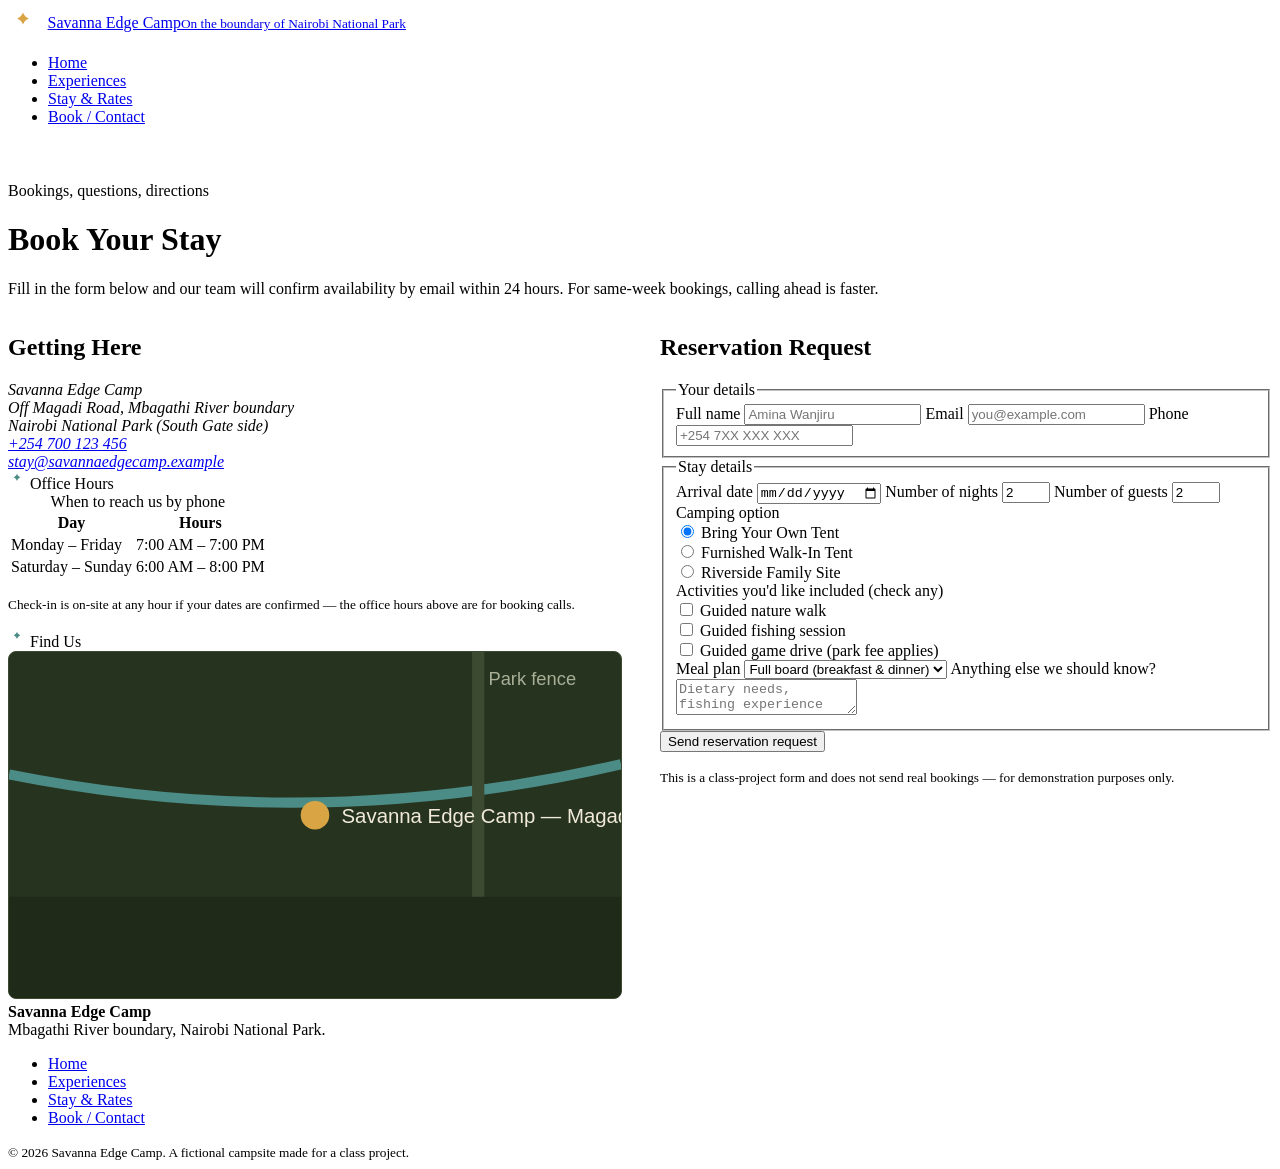
==== contact.html @ be5ec8a0 "Add contact form and camp information in contact.html This HTML file includes a contact form for boo" ====
<!DOCTYPE html>
<html lang="en">
<head>
<meta charset="UTF-8">
<meta name="viewport" content="width=device-width, initial-scale=1.0">
<title>Savanna Edge Camp — Book / Contact</title>
<meta name="description" content="Reserve your stay, ask a question, or find directions to Savanna Edge Camp.">
<link rel="stylesheet" href="style.css">
</head>
<body>

<header class="site-header">
  <div class="header-inner">
    <a class="brand" href="index.html" style="display:flex;align-items:center;gap:.6rem;">
      <svg width="30" height="30" viewBox="0 0 40 40" aria-hidden="true">
        <path d="M20 6c-2 6-8 8-8 8s6 2 8 8c2-6 8-8 8-8s-6-2-8-8Z" fill="#D9A544"/>
      </svg>
      <span>Savanna Edge Camp<small>On the boundary of Nairobi National Park</small></span>
    </a>
    <nav class="primary-nav" aria-label="Primary">
      <ul>
        <li><a href="index.html">Home</a></li>
        <li><a href="experiences.html">Experiences</a></li>
        <li><a href="stay.html">Stay &amp; Rates</a></li>
        <li><a href="contact.html" aria-current="page">Book / Contact</a></li>
      </ul>
    </nav>
  </div>
</header>

<main style="padding-top:2.5rem;">

  <span class="eyebrow">Bookings, questions, directions</span>
  <h1>Book Your Stay</h1>
  <p>Fill in the form below and our team will confirm availability by email within 24 hours. For same-week bookings, calling ahead is faster.</p>

  <div style="display:grid;grid-template-columns:1fr 1fr;gap:2.5rem;">
    <section>
      <h2>Getting Here</h2>
      <address>
        Savanna Edge Camp<br>
        Off Magadi Road, Mbagathi River boundary<br>
        Nairobi National Park (South Gate side)<br>
        <a href="tel:+254700123456">+254 700 123 456</a><br>
        <a href="mailto:stay@savannaedgecamp.example">stay@savannaedgecamp.example</a>
      </address>

      <div class="horizon-rule">
        <svg width="18" height="18" viewBox="0 0 40 40" aria-hidden="true"><path d="M20 6c-2 6-8 8-8 8s6 2 8 8c2-6 8-8 8-8s-6-2-8-8Z" fill="#4C8C86"/></svg>
        Office Hours
      </div>
      <table>
        <caption>When to reach us by phone</caption>
        <thead><tr><th scope="col">Day</th><th scope="col">Hours</th></tr></thead>
        <tbody>
          <tr><td>Monday – Friday</td><td>7:00 AM – 7:00 PM</td></tr>
          <tr><td>Saturday – Sunday</td><td>6:00 AM – 8:00 PM</td></tr>
        </tbody>
      </table>
      <p><small class="fine">Check-in is on-site at any hour if your dates are confirmed — the office hours above are for booking calls.</small></p>

      <div class="horizon-rule">
        <svg width="18" height="18" viewBox="0 0 40 40" aria-hidden="true"><path d="M20 6c-2 6-8 8-8 8s6 2 8 8c2-6 8-8 8-8s-6-2-8-8Z" fill="#4C8C86"/></svg>
        Find Us
      </div>
      <svg viewBox="0 0 300 170" width="100%" role="img" aria-labelledby="mapTitle" style="border:1px solid #3C4A31;border-radius:8px;background:#26331F;">
        <title id="mapTitle">Simplified map showing Savanna Edge Camp on the Mbagathi River boundary of Nairobi National Park, off Magadi Road</title>
        <path d="M0 60 Q150 90 300 55" stroke="#4C8C86" stroke-width="5" fill="none"/>
        <line x1="230" y1="0" x2="230" y2="170" stroke="#3C4A31" stroke-width="6"/>
        <rect x="0" y="120" width="300" height="50" fill="#1F2A19"/>
        <circle cx="150" cy="80" r="7" fill="#D9A544"/>
        <text x="163" y="84" fill="#F1EAD9" font-size="10" font-family="sans-serif">Savanna Edge Camp — Magadi Rd</text>
        <text x="235" y="16" fill="#A9AF97" font-size="9" font-family="sans-serif">Park fence</text>
      </svg>
    </section>

    <section>
      <h2>Reservation Request</h2>
      <form action="#" method="post">
        <fieldset>
          <legend>Your details</legend>

          <label for="name">Full name</label>
          <input type="text" id="name" name="name" placeholder="Amina Wanjiru" required>

          <label for="email">Email</label>
          <input type="email" id="email" name="email" placeholder="you@example.com" required>

          <label for="phone">Phone</label>
          <input type="tel" id="phone" name="phone" placeholder="+254 7XX XXX XXX" required>
        </fieldset>

        <fieldset>
          <legend>Stay details</legend>

          <label for="arrive">Arrival date</label>
          <input type="date" id="arrive" name="arrive" required>

          <label for="nights">Number of nights</label>
          <input type="number" id="nights" name="nights" min="1" max="14" value="2" required>

          <label for="guests">Number of guests</label>
          <input type="number" id="guests" name="guests" min="1" max="20" value="2" required>

          <label>Camping option</label>
          <div class="radio-row">
            <input type="radio" id="opt-byo" name="camp-option" value="byo-tent" checked>
            <label for="opt-byo" style="display:inline;margin:0;">Bring Your Own Tent</label>
          </div>
          <div class="radio-row">
            <input type="radio" id="opt-furnished" name="camp-option" value="furnished-tent">
            <label for="opt-furnished" style="display:inline;margin:0;">Furnished Walk-In Tent</label>
          </div>
          <div class="radio-row">
            <input type="radio" id="opt-family" name="camp-option" value="family-site">
            <label for="opt-family" style="display:inline;margin:0;">Riverside Family Site</label>
          </div>

          <label>Activities you'd like included (check any)</label>
          <div class="checkbox-row">
            <input type="checkbox" id="act-walk" name="activities" value="nature-walk">
            <label for="act-walk" style="display:inline;margin:0;">Guided nature walk</label>
          </div>
          <div class="checkbox-row">
            <input type="checkbox" id="act-fish" name="activities" value="fishing">
            <label for="act-fish" style="display:inline;margin:0;">Guided fishing session</label>
          </div>
          <div class="checkbox-row">
            <input type="checkbox" id="act-drive" name="activities" value="game-drive">
            <label for="act-drive" style="display:inline;margin:0;">Guided game drive (park fee applies)</label>
          </div>

          <label for="meals">Meal plan</label>
          <select id="meals" name="meals">
            <option value="none">No meals — self-catering</option>
            <option value="breakfast">Breakfast only</option>
            <option value="full-board" selected>Full board (breakfast &amp; dinner)</option>
          </select>

          <label for="notes">Anything else we should know?</label>
          <textarea id="notes" name="notes" placeholder="Dietary needs, fishing experience level, first-time camper, etc."></textarea>
        </fieldset>

        <button type="submit">Send reservation request</button>
      </form>
      <p><small class="fine">This is a class-project form and does not send real bookings — for demonstration purposes only.</small></p>
    </section>
  </div>

</main>

<footer class="site-footer">
  <div class="footer-inner">
    <div>
      <strong style="color:var(--cream);">Savanna Edge Camp</strong><br>
      Mbagathi River boundary, Nairobi National Park.
    </div>
    <nav aria-label="Footer">
      <ul>
        <li><a href="index.html">Home</a></li>
        <li><a href="experiences.html">Experiences</a></li>
        <li><a href="stay.html">Stay &amp; Rates</a></li>
        <li><a href="contact.html">Book / Contact</a></li>
      </ul>
    </nav>
    <small class="fine">&copy; 2026 Savanna Edge Camp. A fictional campsite made for a class project.</small>
  </div>
</footer>

</body>
</html>
---- style.css ----
<!DOCTYPE html>
<html lang="en">
<head>
<meta charset="UTF-8">
<meta name="viewport" content="width=device-width, initial-scale=1.0">
<title>Savanna Edge Camp — Stay &amp; Rates</title>
<meta name="description" content="Camping options and rates at Savanna Edge Camp, on the boundary of Nairobi National Park.">
<link rel="stylesheet" href="style.css">
</head>
<body>

<header class="site-header">
  <div class="header-inner">
    <a class="brand" href="index.html" style="display:flex;align-items:center;gap:.6rem;">
      <svg width="30" height="30" viewBox="0 0 40 40" aria-hidden="true">
        <path d="M20 6c-2 6-8 8-8 8s6 2 8 8c2-6 8-8 8-8s-6-2-8-8Z" fill="#D9A544"/>
      </svg>
      <span>Savanna Edge Camp<small>On the boundary of Nairobi National Park</small></span>
    </a>
    <nav class="primary-nav" aria-label="Primary">
      <ul>
        <li><a href="index.html">Home</a></li>
        <li><a href="experiences.html">Experiences</a></li>
        <li><a href="stay.html" aria-current="page">Stay &amp; Rates</a></li>
        <li><a href="contact.html">Book / Contact</a></li>
      </ul>
    </nav>
  </div>
</header>

<main style="padding-top:2.5rem;">

  <span class="eyebrow">Priced per person, per night</span>
  <h1>Stay &amp; Rates</h1>
  <p>All camping rates include use of the viewing deck, firewood, drinking water, and one guided nature walk per stay. Guided fishing and game drives are add-ons, priced below.</p>

  <div class="horizon-rule">
    <svg width="18" height="18" viewBox="0 0 40 40" aria-hidden="true"><path d="M20 6c-2 6-8 8-8 8s6 2 8 8c2-6 8-8 8-8s-6-2-8-8Z" fill="#4C8C86"/></svg>
    Camping Options
  </div>

  <table>
    <caption>Nightly rates (KES, per person)</caption>
    <thead>
      <tr><th scope="col">Option</th><th scope="col">Sleeps</th><th scope="col">Includes</th><th scope="col">Rate</th></tr>
    </thead>
    <tbody>
      <tr><td>Bring Your Own Tent</td><td>Your own</td><td>Pitch, shared ablutions, fire pit</td><td>KES 1,500</td></tr>
      <tr><td>Furnished Walk-In Tent</td><td>2</td><td>Real bed, solar light, private veranda</td><td>KES 6,500</td></tr>
      <tr><td>Riverside Family Site</td><td>Up to 6</td><td>Two-tent pitch, closest to the dam</td><td>KES 4,000</td></tr>
    </tbody>
  </table>

  <div class="horizon-rule">
    <svg width="18" height="18" viewBox="0 0 40 40" aria-hidden="true"><path d="M20 6c-2 6-8 8-8 8s6 2 8 8c2-6 8-8 8-8s-6-2-8-8Z" fill="#4C8C86"/></svg>
    Activity Add-Ons
  </div>

  <table>
    <caption>Per-person pricing</caption>
    <thead>
      <tr><th scope="col">Activity</th><th scope="col">Duration</th><th scope="col">Price</th></tr>
    </thead>
    <tbody>
      <tr><td>Guided Nature Walk (extra)</td><td>1.5–2 hrs</td><td>KES 800</td></tr>
      <tr><td>Guided Fishing Session</td><td>2.5 hrs</td><td>KES 1,200</td></tr>
      <tr><td>Guided Game Drive <mark>+ Park Fee</mark></td><td>Half day</td><td>KES 3,500</td></tr>
      <tr><td>Sundowner Walk with snacks</td><td>2 hrs</td><td>KES 1,500</td></tr>
    </tbody>
  </table>
  <p><small class="fine">Kenya Wildlife Service park entry fees are charged separately at current KWS rates and vary by residency status.</small></p>

  <div class="horizon-rule">
    <svg width="18" height="18" viewBox="0 0 40 40" aria-hidden="true"><path d="M20 6c-2 6-8 8-8 8s6 2 8 8c2-6 8-8 8-8s-6-2-8-8Z" fill="#4C8C86"/></svg>
    Weekend Packages
  </div>

  <div class="card-grid" style="grid-template-columns:repeat(3,1fr);">
    <article class="card">
      <h3>Two-Night Explorer</h3>
      <p>Furnished tent, two nights, one nature walk and one fishing session included.</p>
      <p><strong style="color:var(--gold);">From KES 15,000</strong> per person</p>
    </article>
    <article class="card">
      <h3>Family Weekend</h3>
      <p>Riverside Family Site, two nights, one nature walk per adult, kids under 12 stay free.</p>
      <p><strong style="color:var(--gold);">From KES 9,500</strong> per person</p>
    </article>
    <article class="card">
      <h3>Angler's Overnight</h3>
      <p>BYO tent, one night, two fishing sessions (dawn and evening) with a guide.</p>
      <p><strong style="color:var(--gold);">From KES 4,200</strong> per person</p>
    </article>
  </div>

  <hr class="thin">

  <section>
    <h2>Booking progress this month</h2>
    <p>Weekends fill up fastest, especially the Family Weekend package.</p>
    <label for="fill">Weekend availability remaining</label>
    <progress id="fill" value="30" max="100" style="max-width:400px;"></progress>
    <p><small class="fine">30% of weekend sites remain for the upcoming month — figures are illustrative for this class project.</small></p>
  </section>

  <details>
    <summary>What's <em>not</em> included in the nightly rate?</summary>
    <p style="margin-top:.6rem;">Meals, park entry fees for game drives, transport to camp, and fishing tackle rental beyond what your guide provides. A simple breakfast and dinner can be added at KES 1,800 per person, per day.</p>
  </details>

  <p style="margin-top:1.5rem;">
    <a class="btn" href="contact.html">Book your dates &rarr;</a>
  </p>

</main>

<footer class="site-footer">
  <div class="footer-inner">
    <div>
      <strong style="color:var(--cream);">Savanna Edge Camp</strong><br>
      Mbagathi River boundary, Nairobi National Park.
    </div>
    <nav aria-label="Footer">
      <ul>
        <li><a href="index.html">Home</a></li>
        <li><a href="experiences.html">Experiences</a></li>
        <li><a href="stay.html">Stay &amp; Rates</a></li>
        <li><a href="contact.html">Book / Contact</a></li>
      </ul>
    </nav>
    <small class="fine">&copy; 2026 Savanna Edge Camp. A fictional campsite made for a class project.</small>
  </div>
</footer>

</body>
</html>
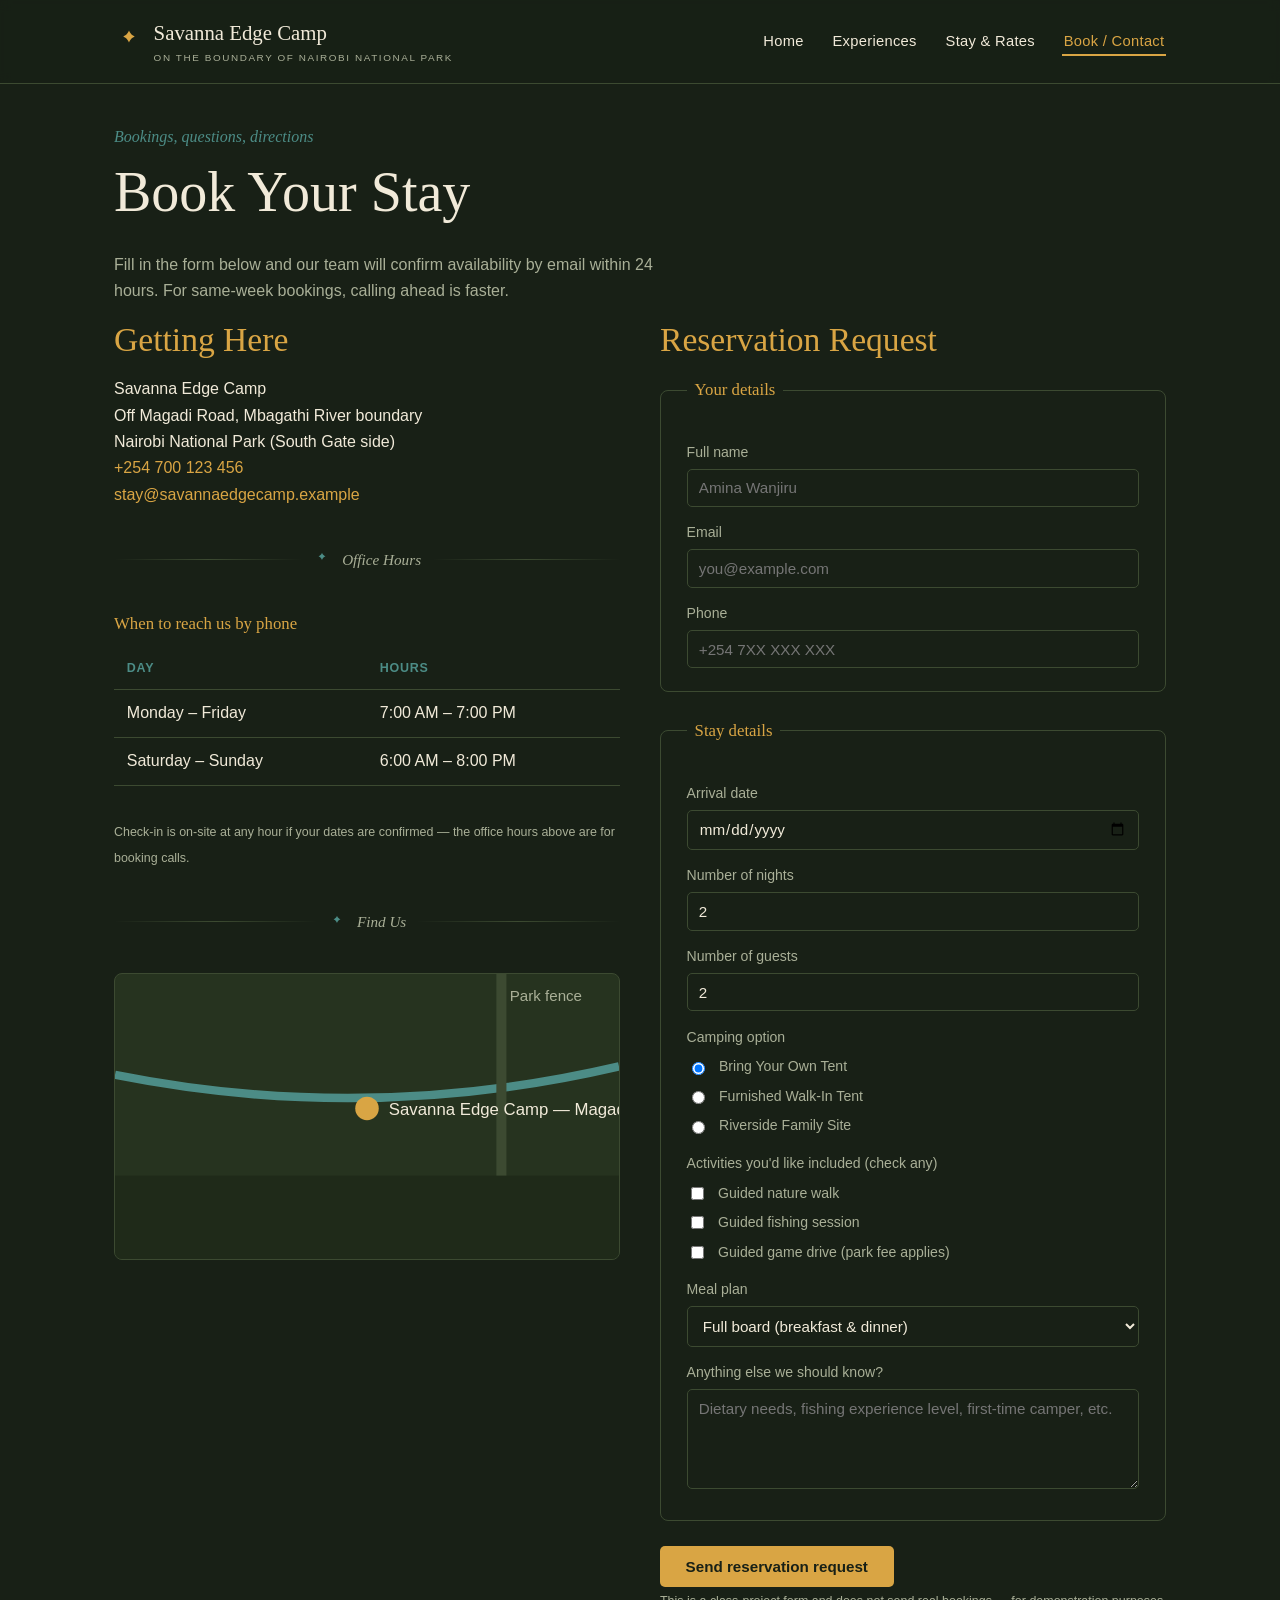
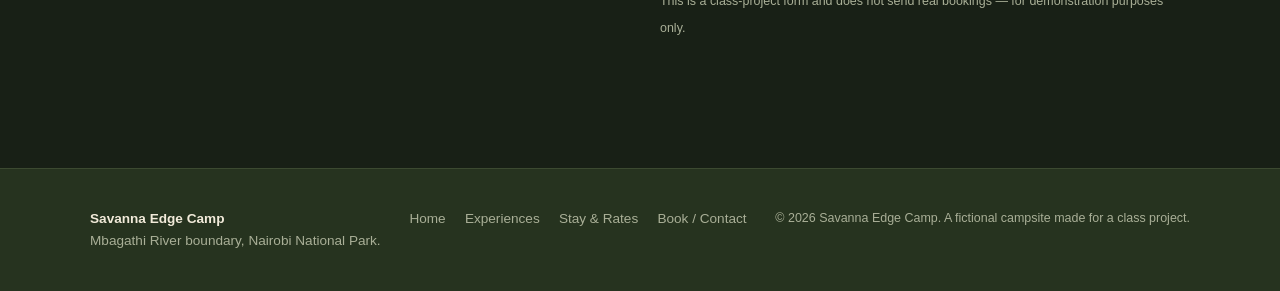
==== commit 5202ef97: "Enhance reservation form with error/success messages Added error and success message divs to the res" ====
--- a/contact.html
+++ b/contact.html
@@ -6,6 +6,7 @@
 <title>Savanna Edge Camp — Book / Contact</title>
 <meta name="description" content="Reserve your stay, ask a question, or find directions to Savanna Edge Camp.">
 <link rel="stylesheet" href="style.css">
+<script src="script.js" defer></script>
 </head>
 <body>
 
@@ -76,7 +77,11 @@
 
     <section>
       <h2>Reservation Request</h2>
-      <form action="#" method="post">
+
+      <div id="form-errors" role="alert" hidden></div>
+      <div id="form-success" role="status" hidden></div>
+
+      <form action="#" method="post" id="reservation-form" novalidate>
         <fieldset>
           <legend>Your details</legend>
 
--- a/style.css
+++ b/style.css
@@ -1,136 +1,466 @@
-<!DOCTYPE html>
-<html lang="en">
-<head>
-<meta charset="UTF-8">
-<meta name="viewport" content="width=device-width, initial-scale=1.0">
-<title>Savanna Edge Camp — Stay &amp; Rates</title>
-<meta name="description" content="Camping options and rates at Savanna Edge Camp, on the boundary of Nairobi National Park.">
-<link rel="stylesheet" href="style.css">
-</head>
-<body>
-
-<header class="site-header">
-  <div class="header-inner">
-    <a class="brand" href="index.html" style="display:flex;align-items:center;gap:.6rem;">
-      <svg width="30" height="30" viewBox="0 0 40 40" aria-hidden="true">
-        <path d="M20 6c-2 6-8 8-8 8s6 2 8 8c2-6 8-8 8-8s-6-2-8-8Z" fill="#D9A544"/>
-      </svg>
-      <span>Savanna Edge Camp<small>On the boundary of Nairobi National Park</small></span>
-    </a>
-    <nav class="primary-nav" aria-label="Primary">
-      <ul>
-        <li><a href="index.html">Home</a></li>
-        <li><a href="experiences.html">Experiences</a></li>
-        <li><a href="stay.html" aria-current="page">Stay &amp; Rates</a></li>
-        <li><a href="contact.html">Book / Contact</a></li>
-      </ul>
-    </nav>
-  </div>
-</header>
-
-<main style="padding-top:2.5rem;">
-
-  <span class="eyebrow">Priced per person, per night</span>
-  <h1>Stay &amp; Rates</h1>
-  <p>All camping rates include use of the viewing deck, firewood, drinking water, and one guided nature walk per stay. Guided fishing and game drives are add-ons, priced below.</p>
-
-  <div class="horizon-rule">
-    <svg width="18" height="18" viewBox="0 0 40 40" aria-hidden="true"><path d="M20 6c-2 6-8 8-8 8s6 2 8 8c2-6 8-8 8-8s-6-2-8-8Z" fill="#4C8C86"/></svg>
-    Camping Options
-  </div>
-
-  <table>
-    <caption>Nightly rates (KES, per person)</caption>
-    <thead>
-      <tr><th scope="col">Option</th><th scope="col">Sleeps</th><th scope="col">Includes</th><th scope="col">Rate</th></tr>
-    </thead>
-    <tbody>
-      <tr><td>Bring Your Own Tent</td><td>Your own</td><td>Pitch, shared ablutions, fire pit</td><td>KES 1,500</td></tr>
-      <tr><td>Furnished Walk-In Tent</td><td>2</td><td>Real bed, solar light, private veranda</td><td>KES 6,500</td></tr>
-      <tr><td>Riverside Family Site</td><td>Up to 6</td><td>Two-tent pitch, closest to the dam</td><td>KES 4,000</td></tr>
-    </tbody>
-  </table>
-
-  <div class="horizon-rule">
-    <svg width="18" height="18" viewBox="0 0 40 40" aria-hidden="true"><path d="M20 6c-2 6-8 8-8 8s6 2 8 8c2-6 8-8 8-8s-6-2-8-8Z" fill="#4C8C86"/></svg>
-    Activity Add-Ons
-  </div>
-
-  <table>
-    <caption>Per-person pricing</caption>
-    <thead>
-      <tr><th scope="col">Activity</th><th scope="col">Duration</th><th scope="col">Price</th></tr>
-    </thead>
-    <tbody>
-      <tr><td>Guided Nature Walk (extra)</td><td>1.5–2 hrs</td><td>KES 800</td></tr>
-      <tr><td>Guided Fishing Session</td><td>2.5 hrs</td><td>KES 1,200</td></tr>
-      <tr><td>Guided Game Drive <mark>+ Park Fee</mark></td><td>Half day</td><td>KES 3,500</td></tr>
-      <tr><td>Sundowner Walk with snacks</td><td>2 hrs</td><td>KES 1,500</td></tr>
-    </tbody>
-  </table>
-  <p><small class="fine">Kenya Wildlife Service park entry fees are charged separately at current KWS rates and vary by residency status.</small></p>
-
-  <div class="horizon-rule">
-    <svg width="18" height="18" viewBox="0 0 40 40" aria-hidden="true"><path d="M20 6c-2 6-8 8-8 8s6 2 8 8c2-6 8-8 8-8s-6-2-8-8Z" fill="#4C8C86"/></svg>
-    Weekend Packages
-  </div>
-
-  <div class="card-grid" style="grid-template-columns:repeat(3,1fr);">
-    <article class="card">
-      <h3>Two-Night Explorer</h3>
-      <p>Furnished tent, two nights, one nature walk and one fishing session included.</p>
-      <p><strong style="color:var(--gold);">From KES 15,000</strong> per person</p>
-    </article>
-    <article class="card">
-      <h3>Family Weekend</h3>
-      <p>Riverside Family Site, two nights, one nature walk per adult, kids under 12 stay free.</p>
-      <p><strong style="color:var(--gold);">From KES 9,500</strong> per person</p>
-    </article>
-    <article class="card">
-      <h3>Angler's Overnight</h3>
-      <p>BYO tent, one night, two fishing sessions (dawn and evening) with a guide.</p>
-      <p><strong style="color:var(--gold);">From KES 4,200</strong> per person</p>
-    </article>
-  </div>
-
-  <hr class="thin">
-
-  <section>
-    <h2>Booking progress this month</h2>
-    <p>Weekends fill up fastest, especially the Family Weekend package.</p>
-    <label for="fill">Weekend availability remaining</label>
-    <progress id="fill" value="30" max="100" style="max-width:400px;"></progress>
-    <p><small class="fine">30% of weekend sites remain for the upcoming month — figures are illustrative for this class project.</small></p>
-  </section>
-
-  <details>
-    <summary>What's <em>not</em> included in the nightly rate?</summary>
-    <p style="margin-top:.6rem;">Meals, park entry fees for game drives, transport to camp, and fishing tackle rental beyond what your guide provides. A simple breakfast and dinner can be added at KES 1,800 per person, per day.</p>
-  </details>
-
-  <p style="margin-top:1.5rem;">
-    <a class="btn" href="contact.html">Book your dates &rarr;</a>
-  </p>
-
-</main>
-
-<footer class="site-footer">
-  <div class="footer-inner">
-    <div>
-      <strong style="color:var(--cream);">Savanna Edge Camp</strong><br>
-      Mbagathi River boundary, Nairobi National Park.
-    </div>
-    <nav aria-label="Footer">
-      <ul>
-        <li><a href="index.html">Home</a></li>
-        <li><a href="experiences.html">Experiences</a></li>
-        <li><a href="stay.html">Stay &amp; Rates</a></li>
-        <li><a href="contact.html">Book / Contact</a></li>
-      </ul>
-    </nav>
-    <small class="fine">&copy; 2026 Savanna Edge Camp. A fictional campsite made for a class project.</small>
-  </div>
-</footer>
-
-</body>
-</html>
+@import url('https://fonts.googleapis.com/css2?family=DM+Serif+Display:ital@0;1&family=Karla:wght@400;500;700&display=swap');
+
+:root {
+  --night: #182016;
+  --olive: #26331F;
+  --olive-light: #2E3F2733;
+  --gold: #D9A544;
+  --gold-soft: #D9A54430;
+  --teal: #4C8C86;
+  --cream: #F1EAD9;
+  --sage: #A9AF97;
+  --rule: 1px solid #3C4A31;
+}
+
+* {
+  box-sizing: border-box;
+}
+
+body {
+  margin: 0;
+  background: var(--night);
+  color: var(--cream);
+  font-family: 'Karla', sans-serif;
+  line-height: 1.65;
+}
+
+h1, h2, h3, h4 {
+  font-family: 'DM Serif Display', serif;
+  font-weight: 400;
+  line-height: 1.15;
+  margin: 0 0 .5em 0;
+  color: var(--cream);
+}
+
+h1 {
+  font-size: clamp(2.2rem, 5vw, 3.5rem);
+}
+
+h2 {
+  font-size: clamp(1.5rem, 3vw, 2.1rem);
+  color: var(--gold);
+}
+
+h3 {
+  font-size: 1.2rem;
+  color: var(--cream);
+}
+
+p {
+  margin: 0 0 1em 0;
+  color: var(--sage);
+  max-width: 64ch;
+}
+
+a {
+  color: var(--gold);
+  text-decoration: none;
+}
+
+a:hover,
+a:focus-visible {
+  text-decoration: underline;
+}
+
+a:focus-visible,
+button:focus-visible,
+input:focus-visible,
+select:focus-visible,
+textarea:focus-visible {
+  outline: 2px solid var(--teal);
+  outline-offset: 3px;
+}
+
+/* ---------- skyline/acacia divider ---------- */
+
+.horizon-rule {
+  display: flex;
+  align-items: center;
+  gap: .7rem;
+  margin: 2.4rem 0;
+  color: var(--sage);
+  font-family: 'DM Serif Display', serif;
+  font-style: italic;
+  font-size: .95rem;
+}
+
+.horizon-rule::before,
+.horizon-rule::after {
+  content: "";
+  height: 1px;
+  flex: 1;
+  background: linear-gradient(90deg, transparent, #3C4A31, transparent);
+}
+
+.horizon-rule svg {
+  flex-shrink: 0;
+}
+
+/* ---------- header / nav ---------- */
+
+header.site-header {
+  position: sticky;
+  top: 0;
+  z-index: 10;
+  background: rgba(24, 32, 22, .94);
+  backdrop-filter: blur(6px);
+  border-bottom: var(--rule);
+}
+
+.header-inner {
+  max-width: 1100px;
+  margin: 0 auto;
+  display: flex;
+  align-items: center;
+  justify-content: space-between;
+  padding: 1rem 1.5rem;
+}
+
+.brand {
+  display: flex;
+  align-items: center;
+  gap: .6rem;
+  font-family: 'DM Serif Display', serif;
+  font-size: 1.3rem;
+  color: var(--cream);
+}
+
+.brand small {
+  display: block;
+  font-family: 'Karla', sans-serif;
+  font-weight: 400;
+  font-size: .62rem;
+  letter-spacing: .16em;
+  text-transform: uppercase;
+  color: var(--sage);
+}
+
+nav.primary-nav ul {
+  list-style: none;
+  display: flex;
+  gap: 1.6rem;
+  margin: 0;
+  padding: 0;
+}
+
+nav.primary-nav a {
+  color: var(--cream);
+  font-size: .92rem;
+  letter-spacing: .02em;
+  padding: .3rem .1rem;
+  border-bottom: 2px solid transparent;
+}
+
+nav.primary-nav a:hover,
+nav.primary-nav a[aria-current="page"] {
+  color: var(--gold);
+  border-bottom-color: var(--gold);
+  text-decoration: none;
+}
+
+/* ---------- layout helpers ---------- */
+
+main {
+  max-width: 1100px;
+  margin: 0 auto;
+  padding: 0 1.5rem 4rem;
+}
+
+.hero {
+  padding: 4rem 1.5rem 0;
+  border-bottom: var(--rule);
+  background: radial-gradient(
+    ellipse at top left,
+    var(--gold-soft),
+    transparent 60%
+  );
+}
+
+.hero-inner {
+  max-width: 1100px;
+  margin: 0 auto;
+  display: grid;
+  grid-template-columns: 1.2fr .8fr;
+  gap: 2.5rem;
+  align-items: center;
+  padding-bottom: 0;
+}
+
+@media (max-width: 760px) {
+  .hero-inner {
+    grid-template-columns: 1fr;
+  }
+}
+
+.eyebrow {
+  font-family: 'DM Serif Display', serif;
+  font-style: italic;
+  color: var(--teal);
+  font-size: 1rem;
+  margin-bottom: .6rem;
+  display: block;
+}
+
+.card-grid {
+  display: grid;
+  grid-template-columns: repeat(4, 1fr);
+  gap: 1.2rem;
+}
+
+@media (max-width: 900px) {
+  .card-grid {
+    grid-template-columns: repeat(2, 1fr);
+  }
+}
+
+@media (max-width: 560px) {
+  .card-grid {
+    grid-template-columns: 1fr;
+  }
+}
+
+article.card {
+  background: var(--olive);
+  border: var(--rule);
+  border-radius: 6px;
+  padding: 1.3rem;
+}
+
+article.card h3 {
+  color: var(--gold);
+  margin-bottom: .4rem;
+}
+
+aside.panel {
+  background: var(--olive);
+  border-left: 3px solid var(--teal);
+  padding: 1.2rem 1.4rem;
+  border-radius: 4px;
+}
+
+blockquote {
+  border-left: 3px solid var(--gold);
+  margin: 1.5rem 0;
+  padding: .2rem 0 .2rem 1.4rem;
+  font-family: 'DM Serif Display', serif;
+  font-style: italic;
+  font-size: 1.1rem;
+  color: var(--cream);
+}
+
+blockquote cite {
+  display: block;
+  margin-top: .5rem;
+  font-style: normal;
+  font-size: .85rem;
+  color: var(--sage);
+}
+
+table {
+  width: 100%;
+  border-collapse: collapse;
+  margin: 1rem 0 2rem;
+}
+
+caption {
+  text-align: left;
+  font-family: 'DM Serif Display', serif;
+  color: var(--gold);
+  margin-bottom: .6rem;
+  font-size: 1.05rem;
+}
+
+th,
+td {
+  text-align: left;
+  padding: .65rem .8rem;
+  border-bottom: 1px solid #3C4A31;
+}
+
+th {
+  color: var(--teal);
+  font-weight: 700;
+  font-size: .78rem;
+  text-transform: uppercase;
+  letter-spacing: .06em;
+}
+
+tbody tr:hover {
+  background: var(--olive-light);
+}
+
+mark {
+  background: var(--gold);
+  color: var(--night);
+  padding: 0 .3em;
+  border-radius: 3px;
+}
+
+details {
+  background: var(--olive);
+  border: var(--rule);
+  border-radius: 6px;
+  padding: .8rem 1rem;
+  margin-bottom: .8rem;
+}
+
+summary {
+  cursor: pointer;
+  font-weight: 700;
+  color: var(--cream);
+}
+
+details[open] summary {
+  color: var(--gold);
+}
+
+dl {
+  margin: 1rem 0;
+}
+
+dt {
+  font-family: 'DM Serif Display', serif;
+  color: var(--gold);
+  margin-top: .8rem;
+}
+
+dd {
+  margin: 0;
+  color: var(--sage);
+}
+
+hr.thin {
+  border: none;
+  border-top: var(--rule);
+  margin: 2.4rem 0;
+}
+
+/* ---------- forms ---------- */
+
+fieldset {
+  border: var(--rule);
+  border-radius: 8px;
+  padding: 1.4rem 1.6rem;
+  margin: 0 0 1.6rem;
+}
+
+legend {
+  font-family: 'DM Serif Display', serif;
+  color: var(--gold);
+  padding: 0 .5rem;
+  font-size: 1.05rem;
+}
+
+label {
+  display: block;
+  margin: .9rem 0 .3rem;
+  font-size: .88rem;
+  color: var(--sage);
+}
+
+input,
+select,
+textarea {
+  width: 100%;
+  padding: .6rem .7rem;
+  background: var(--night);
+  color: var(--cream);
+  border: 1px solid #3C4A31;
+  border-radius: 5px;
+  font-family: 'Karla', sans-serif;
+  font-size: .95rem;
+}
+
+input[type="checkbox"],
+input[type="radio"] {
+  width: auto;
+  margin-right: .5rem;
+}
+
+.radio-row,
+.checkbox-row {
+  display: flex;
+  align-items: center;
+  gap: .4rem;
+  margin: .4rem 0;
+  color: var(--sage);
+}
+
+textarea {
+  resize: vertical;
+  min-height: 100px;
+}
+
+button,
+.btn {
+  background: var(--gold);
+  color: var(--night);
+  border: none;
+  font-weight: 700;
+  padding: .75rem 1.6rem;
+  border-radius: 5px;
+  cursor: pointer;
+  font-size: .95rem;
+  font-family: 'Karla', sans-serif;
+}
+
+button:hover,
+.btn:hover {
+  opacity: .9;
+}
+
+meter {
+  width: 100%;
+  height: 1.1rem;
+}
+
+progress {
+  width: 100%;
+  height: .9rem;
+  accent-color: var(--teal);
+}
+
+/* ---------- footer ---------- */
+
+footer.site-footer {
+  border-top: var(--rule);
+  margin-top: 3rem;
+  padding: 2.4rem 1.5rem;
+  background: var(--olive);
+}
+
+.footer-inner {
+  max-width: 1100px;
+  margin: 0 auto;
+  display: flex;
+  justify-content: space-between;
+  flex-wrap: wrap;
+  gap: 1.5rem;
+  font-size: .85rem;
+  color: var(--sage);
+}
+
+.footer-inner nav ul {
+  list-style: none;
+  display: flex;
+  gap: 1.2rem;
+  padding: 0;
+  margin: 0;
+}
+
+.footer-inner a {
+  color: var(--sage);
+}
+
+.footer-inner a:hover {
+  color: var(--gold);
+}
+
+address {
+  font-style: normal;
+}
+
+small.fine {
+  color: var(--sage);
+  font-size: .78rem;
+}
